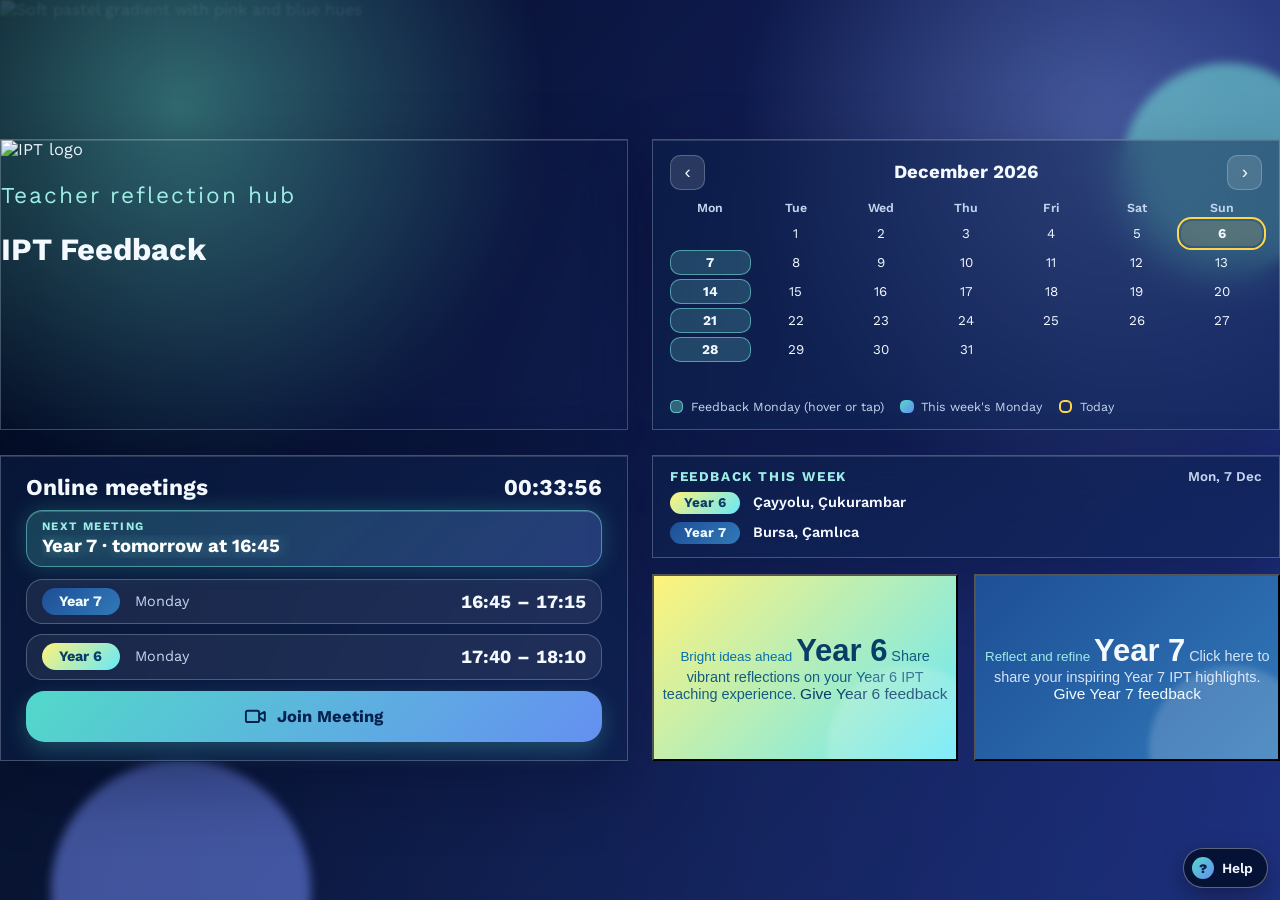
==== index.html @ 15b40799 "Add files via upload" ====
<!doctype html>
<html lang="en">
<head>
  <meta charset="UTF-8">
  <meta name="viewport" content="width=device-width, initial-scale=1.0">
  <title>IPT Feedback</title>
  <script>document.documentElement.classList.add("js")</script>
  <script id="preview-clock">
    /* PREVIEW MODE (admin helper): open the site with ?preview=1 to get a panel for testing any date and time.
       ?preview=2026-10-05T16:35 starts the site's clock at that Istanbul time. Without "preview" in the address this does nothing. */
    (function () {
      var v = new URLSearchParams(location.search).get("preview");
      if (v === null) return;
      var RD = Date, off = 0, m = /^(\d{4})-(\d{2})-(\d{2})T(\d{2}):(\d{2})/.exec(v);
      if (m) off = RD.UTC(+m[1], m[2] - 1, +m[3], +m[4] - 3, +m[5]) - RD.now();   // Istanbul = UTC+3 all year
      window.__pv = true; window.__RealDate = RD;
      function FD() {
        var a = [].slice.call(arguments);
        if (!(this instanceof FD)) return new RD(RD.now() + off).toString();
        if (!a.length) return new RD(RD.now() + off);
        return new (Function.prototype.bind.apply(RD, [null].concat(a)))();
      }
      FD.prototype = RD.prototype; FD.now = function () { return RD.now() + off; }; FD.UTC = RD.UTC; FD.parse = RD.parse;
      window.Date = FD;
    })();
  </script>
  <meta name="theme-color" content="#0b1230">
  <meta name="apple-mobile-web-app-title" content="IPT Feedback">
  <link rel="apple-touch-icon" href="assets/logo-menu.png">
  <link rel="preload" as="image" href="assets/logo-menu.png">
  <link rel="preload" as="image" href="assets/logo-menu.png">
  <link href="https://fonts.googleapis.com/css2?family=Fraunces:opsz,wght@9..144,600;9..144,700&family=Work+Sans:wght@400;500;600;700&display=swap" rel="stylesheet">
  <link rel="stylesheet" href="style.css">
  <script src="https://cdn.jsdelivr.net/npm/lucide@0.577.0/dist/umd/lucide.min.js"></script>
  <script src="https://cdn.tailwindcss.com/3.4.17"></script>
  <style>
    .menu-layout{display:grid;gap:1.5rem;grid-template-columns:1fr;width:100%}
    .menu-hub{order:1;min-width:0}
    .menu-actions{order:2;display:flex;flex-direction:column;gap:1rem;min-width:0}
    .menu-buttons{display:grid;gap:1rem;grid-template-columns:1fr 1fr;flex:1}
    .menu-buttons .menu-option{min-height:0}
    .menu-right{order:3;display:flex;min-width:0}
    .menu-extra{order:4;display:flex;min-width:0}
    @media(min-width:1024px){
      #menu-view.active{display:flex;align-items:center;min-height:100vh}
      .menu-layout{grid-template-columns:1fr 1fr;align-items:stretch}
      .menu-hub,.menu-actions,.menu-right,.menu-extra{order:0}
    }
    @media(max-width:640px){.menu-buttons{grid-template-columns:1fr}}
    .meet-card{width:100%;display:flex;flex-direction:column;justify-content:space-between;gap:.7rem;padding:1.1rem 1.5rem;color:var(--t-label)}
    .meet-title{margin:0;font-size:22px;font-weight:700;color:var(--t-title)}
    .meet-head{display:flex;align-items:baseline;justify-content:space-between;gap:1rem}
    .meet-clock{margin-left:auto;font-size:22px;font-weight:700;color:var(--t-title);font-variant-numeric:tabular-nums;white-space:nowrap}
    .meet-sub{margin:.2rem 0 0;font-size:14px;line-height:1.5;color:var(--t-intro)}
    .meet-list{list-style:none;margin:0;padding:0;display:grid;gap:.6rem}
    .meet-row{display:flex;align-items:center;gap:.9rem;padding:.5rem .9rem;border-radius:16px;border:1px solid var(--edge);background:rgba(255,255,255,.07)}
    .meet-chip{min-width:4.75rem;text-align:center;font-size:14px;font-weight:700;padding:.3rem .8rem;border-radius:999px}
    .meet-chip-6{background:linear-gradient(135deg,#fff37b,#67e8f9);color:#073d67}
    .meet-chip-7{background:linear-gradient(135deg,#1e4f96,#3179b9);color:#effcff}
    .meet-day{font-size:14px;color:var(--t-help)}
    .meet-time{margin-left:auto;font-size:18px;font-weight:700;color:var(--t-title);font-variant-numeric:tabular-nums;white-space:nowrap}
    .meet-btn{display:flex;align-items:center;justify-content:center;gap:.6rem;padding:.85rem 1.25rem;border-radius:18px;background:linear-gradient(135deg,#52d9ca,#658ff1);color:#06214e;font-size:16px;font-weight:700;text-decoration:none;box-shadow:0 8px 22px rgba(82,217,202,.25);transition:transform .15s ease,filter .15s ease}
    .meet-btn:hover{transform:translateY(-1px);filter:brightness(1.08)}
    .meet-btn:focus-visible{outline:2px solid #ffd54a;outline-offset:3px}
    .meet-btn svg{width:22px;height:22px;flex:none}
    @media(prefers-reduced-motion:reduce){.meet-btn{transition:none}.meet-btn:hover{transform:none}}
    /* Phones: keep the Year 6 / Year 7 rows inside the card */
    .meet-card,.meet-list,.meet-row{min-width:0;max-width:100%;box-sizing:border-box}
    .meet-row{flex-wrap:wrap;row-gap:.2rem}
    @media(max-width:480px){
      .meet-card{padding:1rem}
      .meet-row{gap:.5rem;padding:.5rem .65rem}
      .meet-chip{min-width:4rem;font-size:13px;padding:.25rem .6rem}
      .meet-day{font-size:13px}
      .meet-time{font-size:15px}
      .meet-title,.meet-clock{font-size:19px}
    }
    .fw-card{padding:.8rem 1rem;display:flex;flex-direction:column;gap:.5rem;color:var(--t-label)}
    .fw-head{display:flex;align-items:baseline;justify-content:space-between;gap:.75rem}
    .fw-title{font-size:13px;font-weight:700;letter-spacing:.12em;text-transform:uppercase;color:#9decE5}
    .fw-date{font-size:13px;font-weight:600;color:var(--t-help);white-space:nowrap}
    .fw-row{display:flex;align-items:center;gap:.75rem}
    .fw-chip{flex:none;min-width:4.25rem;text-align:center;font-size:13px;font-weight:700;padding:.2rem .65rem;border-radius:999px}
    .fw-chip-6{background:linear-gradient(135deg,#fff37b,#67e8f9);color:#073d67}
    .fw-chip-7{background:linear-gradient(135deg,#1e4f96,#3179b9);color:#effcff}
    .fw-schools{font-size:14px;font-weight:600;line-height:1.35;color:var(--t-title)}
    .meet-sub{white-space:nowrap;overflow:hidden;text-overflow:ellipsis}
    .meet-row.is-next,.meet-row.is-live{border-color:rgba(121,235,221,.6);background:rgba(121,235,221,.12)}
    .meet-dot{display:inline-block;width:8px;height:8px;margin-right:.5rem;border-radius:50%;background:#5df0a0;animation:meetPulse 1.6s infinite}
    @keyframes meetPulse{0%{box-shadow:0 0 0 0 rgba(93,240,160,.55)}70%{box-shadow:0 0 0 8px rgba(93,240,160,0)}100%{box-shadow:0 0 0 0 rgba(93,240,160,0)}}
    .meet-btn.is-soon{animation:meetGlow 2s ease-in-out infinite}
    @keyframes meetGlow{0%,100%{box-shadow:0 8px 22px rgba(82,217,202,.25)}50%{box-shadow:0 8px 30px rgba(82,217,202,.65),0 0 0 4px rgba(121,235,221,.25)}}
    @media(prefers-reduced-motion:reduce){.meet-dot,.meet-btn.is-soon{animation:none}.meet-btn.is-soon{box-shadow:0 8px 30px rgba(82,217,202,.6)}}
    .meet-banner{display:flex;flex-direction:column;gap:.1rem;margin-top:.55rem;padding:.5rem .9rem;border-radius:16px;border:1px solid rgba(121,235,221,.5);background:linear-gradient(135deg,rgba(82,217,202,.22),rgba(101,143,241,.28));box-shadow:0 0 22px rgba(82,217,202,.22),inset 0 1px 0 rgba(255,255,255,.18)}
    .meet-banner-label{display:flex;align-items:center;font-size:11px;font-weight:700;letter-spacing:.14em;text-transform:uppercase;color:#9decE5}
    .meet-banner-main{font-size:18px;font-weight:700;line-height:1.25;color:#fff;white-space:nowrap;overflow:hidden;text-overflow:ellipsis;text-shadow:0 0 14px rgba(157,236,229,.45)}
    .meet-banner.is-live{border-color:rgba(93,240,160,.7);background:linear-gradient(135deg,rgba(93,240,160,.24),rgba(82,217,202,.28));box-shadow:0 0 26px rgba(93,240,160,.32),inset 0 1px 0 rgba(255,255,255,.2)}
    /* Glass reflection: a soft light streak slides across the banner from 15 minutes before a meeting until it ends */
    .meet-banner{position:relative;overflow:hidden}
    .meet-banner.is-soon::after{content:"";position:absolute;top:-30%;bottom:-30%;left:0;width:42%;pointer-events:none;
      background:linear-gradient(90deg,rgba(255,255,255,0) 0%,rgba(255,255,255,.10) 30%,rgba(255,255,255,.42) 50%,rgba(255,255,255,.10) 70%,rgba(255,255,255,0) 100%);
      transform:translateX(-170%) skewX(-20deg);animation:meetShine 3.4s ease-in-out infinite}
    @keyframes meetShine{0%{transform:translateX(-170%) skewX(-20deg)}60%,100%{transform:translateX(340%) skewX(-20deg)}}
    @media(prefers-reduced-motion:reduce){.meet-banner.is-soon::after{animation:none;opacity:0}.meet-banner.is-soon{box-shadow:0 0 30px rgba(82,217,202,.55),inset 0 1px 0 rgba(255,255,255,.18)}}
    /* Bigger, better-centered logos */
    .menu-hub img{width:9rem;height:9rem;object-fit:contain;margin-left:auto;margin-right:auto}
    @media(min-width:640px){
      .year-header img{width:clamp(8rem,14vw,11.5rem);height:auto;aspect-ratio:1/1;flex:none;align-self:center;margin-right:clamp(0rem,1.6vw,1.5rem)}
    }

    /* ===== Intro: glass Saturn spins, then the intro fades out and the boxes rise in ===== */
    #intro{position:fixed;inset:0;z-index:9999;display:grid;place-items:center;overflow:hidden;
      background:radial-gradient(circle at 14% 12%,rgba(114,242,217,.40),transparent 27%),radial-gradient(circle at 86% 16%,rgba(151,182,255,.39),transparent 27%),linear-gradient(135deg,#020c27,#173067);
      will-change:opacity,transform;animation:introOut .5s ease-out 1.15s forwards}
    #intro.skip{animation:introSkip .35s ease forwards}
    .intro-orb{position:absolute;border-radius:50%;filter:blur(5px);opacity:.5;animation:drift 9s ease-in-out infinite alternate}
    .intro-orb.o1{width:210px;height:210px;right:-52px;top:7%;background:#7df4df}
    .intro-orb.o2{width:260px;height:260px;left:4%;bottom:-120px;background:#7992ff;animation-delay:-3s}
    .intro-stage{position:relative;display:grid;place-items:center}
    .intro-stage>*{grid-area:1/1}
    .saturn{width:min(34vw,9rem);height:auto;opacity:0;filter:drop-shadow(0 0 18px rgba(121,235,221,.35));
      animation:saturnIn 1s cubic-bezier(.2,.8,.2,1) .1s forwards}
    .saturn-sheen{animation:saturnSheen 1.1s ease-in-out infinite}
    @keyframes saturnIn{0%{opacity:0;transform:scale(.6) rotate(-180deg)}40%{opacity:1}100%{opacity:1;transform:scale(1) rotate(0)}}
    @keyframes saturnSheen{from{transform:translateX(0)}to{transform:translateX(90px)}}
    @keyframes introOut{to{opacity:0;transform:scale(1.05)}}
    @keyframes introSkip{to{opacity:0;visibility:hidden}}
    @media(prefers-reduced-motion:reduce){#intro{display:none}}
    /* ===== Staggered entrance: boxes rise in one after another ===== */
    .js body:not(.page-ready) .rise{opacity:0}
    .page-ready .rise{animation:riseIn .7s cubic-bezier(.2,.8,.2,1) calc(var(--i,0)*90ms) backwards}
    @keyframes riseIn{from{opacity:0;transform:translateY(18px) scale(.985)}to{opacity:1;transform:none}}
    @media(prefers-reduced-motion:reduce){.js body:not(.page-ready) .rise{opacity:1}.page-ready .rise{animation:none}}
    /* ===== Mini Saturn moment when opening Year 6 / Year 7 ===== */
    .sat-wash{position:fixed;inset:0;z-index:9000;display:grid;place-items:center;pointer-events:none;opacity:0;background:radial-gradient(circle at 50% 50%,var(--glow,rgba(121,235,221,.28)),transparent 46%),linear-gradient(135deg,#020c27,#173067)}
    .sat-wash.in{animation:satWashIn .22s ease forwards}
    .sat-wash.out{animation:satWashOut .38s ease forwards}
    @keyframes satWashIn{to{opacity:1}}
    @keyframes satWashOut{from{opacity:1}to{opacity:0}}
    .sat-mini{width:min(26vw,5.5rem);height:auto;filter:drop-shadow(0 0 16px var(--glow2,rgba(121,235,221,.45)));animation:saturnIn .5s cubic-bezier(.2,.8,.2,1) .05s both}

    /* ===== Speak buttons: soft, slowly rotating glow (cyan blue, teal, white, light blue) ===== */
    @property --dg-angle{syntax:"<angle>";inherits:false;initial-value:0deg}
    .dictate-wrap{position:relative;display:inline-flex;flex:0 0 auto;isolation:isolate}
    .dictate-glow{position:absolute;inset:-4px;z-index:-1;border-radius:999px;pointer-events:none;filter:blur(6px);opacity:.95;transition:opacity .25s ease,transform .16s ease}
    .dictate-glow::before{content:"";position:absolute;inset:0;border-radius:inherit;padding:5px;
      background:conic-gradient(from var(--dg-angle,0deg),#3fc7ff,#36d9c5,#ffffff,#a9d2ff,#3fc7ff);
      -webkit-mask:linear-gradient(#000 0 0) content-box,linear-gradient(#000 0 0);-webkit-mask-composite:xor;
      mask:linear-gradient(#000 0 0) content-box,linear-gradient(#000 0 0);mask-composite:exclude;
      animation:dgSpin 5.5s linear infinite,dgBreathe 3.6s ease-in-out infinite;animation-play-state:paused}
    .dictate-wrap.in-view .dictate-glow::before{animation-play-state:running}
    .dictate-btn:hover+.dictate-glow{transform:translateY(-2px)}
    .dictate-btn.is-listening+.dictate-glow,.dictate-btn:disabled+.dictate-glow{opacity:0}
    /* Desktop, while dictating: the glow around Stop follows the sound level (--voice, 0 to 1, set by script.js) */
    .dictate-wrap.is-voice .dictate-btn.is-listening+.dictate-glow{opacity:calc(.35 + .65*var(--voice,0));inset:calc(-4px - 8px*var(--voice,0));transition:none}
    @keyframes dgSpin{to{--dg-angle:360deg}}
    @keyframes dgBreathe{0%,100%{opacity:.55}50%{opacity:1}}
    @media(prefers-reduced-motion:reduce){.dictate-glow::before{animation:none;opacity:.8}}

    /* ===== After a successful submit: confetti + glass thank-you box ===== */
    .confetti-canvas{position:fixed;inset:0;width:100%;height:100%;pointer-events:none;z-index:9600}
    .thanks-overlay{position:fixed;inset:0;z-index:9500;display:grid;place-items:center;padding:1rem;background:rgba(2,12,39,.34);-webkit-backdrop-filter:blur(6px);backdrop-filter:blur(6px);opacity:0;transition:opacity .3s ease}
    .thanks-overlay.show{opacity:1}
    .thanks-card{width:min(100%,26rem);padding:1.9rem 1.6rem 1.7rem;border-radius:28px;text-align:center;
      background:linear-gradient(150deg,rgba(38,92,170,.62),rgba(10,28,72,.80));border:1px solid var(--edge);
      box-shadow:0 26px 70px rgba(1,10,37,.55),0 0 40px rgba(82,217,202,.20),inset 0 1px 0 rgba(255,255,255,.2);
      transform:translateY(16px) scale(.96);transition:transform .42s cubic-bezier(.2,.8,.2,1)}
    .thanks-overlay.show .thanks-card{transform:none}
    .thanks-badge{width:64px;height:64px;margin:0 auto 1.1rem;display:grid;place-items:center;border-radius:20px;box-shadow:0 10px 26px rgba(0,0,0,.25),inset 0 1px 0 rgba(255,255,255,.4)}
    .thanks-badge svg{width:34px;height:34px}
    .thanks-check{stroke-dasharray:1;stroke-dashoffset:1}
    .thanks-overlay.show .thanks-check{animation:thanksCheck .5s ease .25s forwards}
    @keyframes thanksCheck{to{stroke-dashoffset:0}}
    @media(prefers-reduced-motion:reduce){.thanks-overlay,.thanks-card{transition:none}.thanks-card{transform:none}.thanks-check{animation:none!important;stroke-dashoffset:0}}
  </style>
</head>
<body style="background: linear-gradient(90deg, rgb(0,0,0), rgb(53,51,205));">
  <div id="intro" aria-hidden="true">
    <i class="intro-orb o1"></i><i class="intro-orb o2"></i>
    <div class="intro-stage">
      <svg class="saturn" viewBox="0 0 200 140">
        <defs>
          <radialGradient id="sg-body" cx="34%" cy="28%" r="80%"><stop offset="0" stop-color="#fff" stop-opacity=".85"/><stop offset=".35" stop-color="#bff7ee" stop-opacity=".45"/><stop offset="1" stop-color="#5a78ff" stop-opacity=".35"/></radialGradient>
          <linearGradient id="sg-ring" x1="0" x2="1"><stop offset="0" stop-color="#79ebdd" stop-opacity=".1"/><stop offset=".5" stop-color="#eaffff" stop-opacity=".95"/><stop offset="1" stop-color="#9bb2ff" stop-opacity=".1"/></linearGradient>
          <linearGradient id="sg-sheen" x1="0" x2="1"><stop offset="0" stop-color="#fff" stop-opacity="0"/><stop offset=".5" stop-color="#fff" stop-opacity=".55"/><stop offset="1" stop-color="#fff" stop-opacity="0"/></linearGradient>
          <clipPath id="sg-clip"><circle cx="100" cy="70" r="34"/></clipPath>
        </defs>
        <g transform="rotate(-18 100 70)">
          <path d="M16 70A84 20 0 0 1 184 70" fill="none" stroke="url(#sg-ring)" stroke-width="5" opacity=".6"/>
          <path d="M34 70A66 15.5 0 0 1 166 70" fill="none" stroke="url(#sg-ring)" stroke-width="1.6"/>
          <circle cx="100" cy="70" r="34" fill="url(#sg-body)" stroke="rgba(225,244,255,.55)" stroke-width="1.2"/>
          <g clip-path="url(#sg-clip)"><g class="saturn-sheen"><rect x="46" y="30" width="18" height="80" fill="url(#sg-sheen)" transform="skewX(-18)"/></g></g>
          <ellipse cx="88" cy="56" rx="9" ry="4.5" fill="#fff" opacity=".55" transform="rotate(-25 88 56)"/>
          <path d="M16 70A84 20 0 0 0 184 70" fill="none" stroke="url(#sg-ring)" stroke-width="5" opacity=".75"/>
          <path d="M34 70A66 15.5 0 0 0 166 70" fill="none" stroke="url(#sg-ring)" stroke-width="1.6"/>
        </g>
      </svg>
    </div>
  </div>
  <img class="aurora-image" src="https://images.pexels.com/photos/7130560/pexels-photo-7130560.jpeg?auto=compress&cs=tinysrgb&w=1920" alt="Soft pastel gradient with pink and blue hues">
  <div class="atmosphere" aria-hidden="true"></div>
  <div class="orb orb-one" aria-hidden="true"></div>
  <div class="orb orb-two" aria-hidden="true"></div>

  <main id="menu-view" class="view active w-full px-4 py-6 sm:px-7">
    <div class="menu-layout mx-auto max-w-6xl">
      <div class="glass-panel menu-hub rise rounded-[28px] px-6 py-5 text-center" style="background:transparent;--i:0;">
          <img class="mx-auto mb-3 h-24 w-24 object-contain" src="assets/logo-menu.png" alt="IPT logo">
          <p class="mb-2 font-bold uppercase" style="color:#9decE5;font-size:22px;letter-spacing:.12rem;">Teacher reflection hub</p>
          <h1 class="font-semibold" style="color:#f4f9ff;font-weight:700;font-size:30px;">IPT Feedback</h1>
      </div>
      <div id="schedule" class="menu-right rise" style="--i:1"></div>
      <div id="extra" class="menu-extra rise" style="--i:2">
        <section class="glass-panel meet-card rounded-[28px]" aria-label="Online meetings">
          <div>
            <div class="meet-head"><h2 class="meet-title">Online meetings</h2><span class="meet-clock" id="meet-clock" role="timer" aria-live="off" aria-label="Local time" title="Local time">--:--:--</span></div>
            <div class="meet-banner" id="meet-banner">
              <span class="meet-banner-label">Next meeting</span>
              <span class="meet-banner-main">Year 7 · Monday 16:45</span>
            </div>
          </div>
          <ul class="meet-list">
            <li class="meet-row" data-day="Mon" data-start="16:45" data-end="17:15"><span class="meet-chip meet-chip-7">Year 7</span><span class="meet-day">Monday</span><span class="meet-time">16:45 – 17:15</span></li>
            <li class="meet-row" data-day="Mon" data-start="17:40" data-end="18:10"><span class="meet-chip meet-chip-6">Year 6</span><span class="meet-day">Monday</span><span class="meet-time">17:40 – 18:10</span></li>
          </ul>
          <a class="meet-btn" href="https://meet.google.com/ohd-bjdt-bdo" target="_blank" rel="noopener noreferrer">
            <svg viewBox="0 0 24 24" fill="none" stroke="currentColor" stroke-width="2" stroke-linecap="round" stroke-linejoin="round" aria-hidden="true"><path d="m16 13 5.223 3.482a.5.5 0 0 0 .777-.416V7.87a.5.5 0 0 0-.752-.432L16 10.5"/><rect x="2" y="6" width="14" height="12" rx="2"/></svg>
            <span>Join Meeting</span>
          </a>
        </section>
      </div>
      <div class="menu-actions">
        <section id="feedback-week" class="glass-panel fw-card rise rounded-[24px]" style="--i:3" aria-live="polite" aria-label="Feedback schools for the coming Monday"></section>
        <section class="menu-buttons" aria-label="Choose a feedback year">
          <button id="open-year6" type="button" class="menu-option rise rounded-[26px] px-5 py-4 text-left shadow-2xl" style="background:linear-gradient(135deg,#fff37b,#67e8f9);color:#073d67;--i:4;">
            <span class="relative z-10 block font-bold uppercase tracking-[.14em]" style="color:#076eaa;font-size:13px;">Bright ideas ahead</span>
            <span class="relative z-10 mt-2 block font-semibold" style="color:#073d67;font-weight:700;font-size:30px;">Year 6</span>
            <span class="relative z-10 mt-2 block leading-relaxed" style="color:#155b83;font-size:14px;">Share vibrant reflections on your Year 6 IPT teaching experience.</span>
            <span class="relative z-10 mt-3 inline-flex items-center gap-2 font-bold"><i data-lucide="sparkles" aria-hidden="true"></i><span style="color:#073d67;font-size:15px;">Give Year 6 feedback</span></span>
          </button>
          <button id="open-year7" type="button" class="menu-option rise rounded-[26px] px-5 py-4 text-left shadow-2xl" style="background:linear-gradient(135deg,#1e4f96,#3179b9);color:#effcff;--i:5;">
            <span class="relative z-10 block font-bold uppercase tracking-[.14em]" style="color:#9decE5;font-size:13px;">Reflect and refine</span>
            <span class="relative z-10 mt-2 block font-semibold" style="color:#f4f9ff;font-weight:700;font-size:30px;">Year 7</span>
            <span class="relative z-10 mt-2 block leading-relaxed" style="color:#d6e4f7;font-size:14px;">Click here to share your inspiring Year 7 IPT highlights.</span>
            <span class="relative z-10 mt-3 inline-flex items-center gap-2 font-bold"><i data-lucide="arrow-right" aria-hidden="true"></i><span style="color:#effcff;font-size:15px;">Give Year 7 feedback</span></span>
          </button>
        </section>
      </div>
    </div>
  </main>

  <!-- The two form views are generated by script.js from the config at the top of that file -->
  <div id="year6-view" class="view year6-theme"></div>
  <div id="year7-view" class="view"></div>

  <script src="config.js"></script>
  <script src="script.js"></script>
  <script src="calendar.js"></script>
  <script id="meeting-status">
    /* Live "next meeting" line for the meetings box. Times come from the data-* attributes on the rows above. */
    (function () {
      const card = document.querySelector(".meet-card");
      if (!card) return;
      const CFG = window.IPT_CONFIG || {};                 // meeting times, link and time zone come from config.js
      const TZ = CFG.timezone || "Europe/Istanbul";       // meeting times are read in this time zone
      const banner = card.querySelector(".meet-banner"), btn = card.querySelector(".meet-btn");
      if (CFG.meetingLink) btn.setAttribute("href", CFG.meetingLink);
      if (Array.isArray(CFG.meetings) && CFG.meetings.length) {
        const FULL = { Mon: "Monday", Tue: "Tuesday", Wed: "Wednesday", Thu: "Thursday", Fri: "Friday", Sat: "Saturday", Sun: "Sunday" };
        const list = card.querySelector(".meet-list");
        list.textContent = "";
        CFG.meetings.forEach(m => {
          const li = document.createElement("li");
          li.className = "meet-row"; li.dataset.day = m.day; li.dataset.start = m.start; li.dataset.end = m.end;
          const chip = document.createElement("span"); chip.className = "meet-chip meet-chip-" + (Number(m.year) === 6 ? 6 : 7); chip.textContent = "Year " + (Number(m.year) === 6 ? 6 : 7);
          const day = document.createElement("span"); day.className = "meet-day"; day.textContent = FULL[m.day] || m.day;
          const time = document.createElement("span"); time.className = "meet-time"; time.textContent = m.start + " – " + m.end;
          li.append(chip, day, time); list.appendChild(li);
        });
      }
      const labelEl = banner.querySelector(".meet-banner-label"), mainEl = banner.querySelector(".meet-banner-main");
      const SHORT = ["Mon", "Tue", "Wed", "Thu", "Fri", "Sat", "Sun"];
      const LONG = ["Monday", "Tuesday", "Wednesday", "Thursday", "Friday", "Saturday", "Sunday"];
      const W = 7 * 1440;
      const toMin = t => { const [h, m] = t.split(":").map(Number); return h * 60 + m; };
      const rows = [...card.querySelectorAll(".meet-row[data-start]")];
      const slots = rows.map(row => {
        const day = SHORT.indexOf(row.dataset.day);
        return { row, day, label: row.querySelector(".meet-chip").textContent.trim(),
                 startTxt: row.dataset.start, endTxt: row.dataset.end,
                 start: day * 1440 + toMin(row.dataset.start), end: day * 1440 + toMin(row.dataset.end) };
      });

      /*compute-start*/
      function compute(now, slots) {
        const live = slots.find(s => now >= s.start && now < s.end);
        if (live) return { live: true, slot: live, diff: 0 };
        let best = null;
        for (const s of slots) {
          let d = s.start - now; if (d <= 0) d += W;
          if (!best || d < best.diff) best = { live: false, slot: s, diff: d };
        }
        return best;
      }
      function describe(now, r) {
        const s = r.slot;
        if (r.live) return { live: true, label: "Live now", main: `${s.label} \u00b7 until ${s.endTxt}` };
        let main;
        if (r.diff <= 180) {
          const h = Math.floor(r.diff / 60), m = r.diff % 60, p = [];
          if (h) p.push(h + " h"); if (m || !h) p.push(m + " min");
          main = `${s.label} \u00b7 in ${p.join(" ")}`;
        } else {
          const nowDay = Math.floor(now / 1440) % 7, ahead = (s.day - nowDay + 7) % 7;
          if (r.diff < 1440 && ahead === 0) main = `${s.label} \u00b7 today at ${s.startTxt}`;
          else if (r.diff < 2880 && ahead === 1) main = `${s.label} \u00b7 tomorrow at ${s.startTxt}`;
          else main = `${s.label} \u00b7 ${LONG[s.day]} ${s.startTxt}`;
        }
        return { live: false, label: "Next meeting", main };
      }
      /*compute-end*/

      function nowInTZ() {                                // minutes since Monday 00:00 in the meeting time zone
        let d = new Date(), day, hh, mm;
        try {
          const p = new Intl.DateTimeFormat("en-US", { timeZone: TZ, weekday: "short", hour: "2-digit", minute: "2-digit", hourCycle: "h23" }).formatToParts(d);
          const g = t => p.find(x => x.type === t).value;
          day = SHORT.indexOf(g("weekday")); hh = Number(g("hour")) % 24; mm = Number(g("minute"));
        } catch (e) { day = (d.getDay() + 6) % 7; hh = d.getHours(); mm = d.getMinutes(); }
        return day * 1440 + hh * 60 + mm;
      }

      function update() {
        const now = nowInTZ(), r = compute(now, slots);
        if (!r) return;
        const d = describe(now, r);
        labelEl.textContent = "";
        if (r.live) { const dot = document.createElement("span"); dot.className = "meet-dot"; labelEl.appendChild(dot); }
        labelEl.appendChild(document.createTextNode(d.label));
        mainEl.textContent = d.main;
        slots.forEach(s => s.row.classList.remove("is-live", "is-next"));
        if (r.live) r.slot.row.classList.add("is-live");
        else if (r.diff < 1440) r.slot.row.classList.add("is-next");
        const soon = r.live || r.diff <= 15;
        banner.classList.toggle("is-live", r.live);
        banner.classList.toggle("is-soon", soon);
        btn.classList.toggle("is-soon", soon);
      }
      update();
      setInterval(update, 30000);
      document.addEventListener("visibilitychange", update);
    })();
  </script>
  <script id="fit-viewport">
    /* Fits the home page to the screen on desktop: shrinks it on short screens and enlarges it on big ones
       (up to MAX_SCALE), keeping a margin around the edges so it never scrolls. Phones/tablets are untouched. */
    (function () {
      const MAX_SCALE = 1.5;                               // biggest enlargement allowed (1.5 = 150%)
      const main = document.getElementById("menu-view");
      const layout = main && main.querySelector(".menu-layout");
      if (!layout) return;
      function fit() {
        layout.style.zoom = "";
        if (window.innerWidth < 1024 || !layout.offsetHeight) return;
        const cs = getComputedStyle(main);
        const padY = parseFloat(cs.paddingTop) + parseFloat(cs.paddingBottom);
        const padX = parseFloat(cs.paddingLeft) + parseFloat(cs.paddingRight);
        const availH = window.innerHeight - Math.max(padY, window.innerHeight * 0.09) - 2;   // at least ~4.5% margin top and bottom
        const availW = Math.min(main.clientWidth - padX, window.innerWidth * 0.93);          // at least ~3.5% margin left and right
        const baseW = parseFloat(getComputedStyle(layout).maxWidth) || 1152;
        const zh = availH / layout.getBoundingClientRect().height;
        const z = zh < 1 ? Math.max(zh, 0.5) : Math.min(zh, Math.max(1, availW / baseW), MAX_SCALE);
        if (Math.abs(z - 1) > 0.005) layout.style.zoom = z;
      }
      window.addEventListener("resize", fit);
      window.addEventListener("load", fit);
      if (document.fonts && document.fonts.ready) document.fonts.ready.then(fit);
      new MutationObserver(fit).observe(main, { attributes: true, attributeFilter: ["class"] });
      fit();
    })();
  </script>
<script id="intro-script">
    /* Intro: Saturn spins, then the intro fades out and the boxes rise in one after another.
       Click, tap, Esc, Enter or Space skips it. */
    (function () {
      var intro = document.getElementById("intro");
      var ready = function () { document.body.classList.add("page-ready"); };
      var reduce = window.matchMedia && window.matchMedia("(prefers-reduced-motion: reduce)").matches;
      if (!intro || reduce || window.__pv) { ready(); if (intro) intro.remove(); return; }
      var t = setTimeout(ready, 1250);                     // boxes start rising as the intro fades
      function done() { if (intro && intro.parentNode) intro.parentNode.removeChild(intro); intro = null; }
      function skip() { if (!intro) return; clearTimeout(t); ready(); intro.classList.add("skip"); }
      intro.addEventListener("animationend", function (e) { if (e.target === intro) done(); });
      intro.addEventListener("click", skip);
      document.addEventListener("keydown", function (e) { if (intro && (e.key === "Escape" || e.key === "Enter" || e.key === " ")) skip(); });
      setTimeout(ready, 4000);   // safety nets
      setTimeout(done, 5000);
    })();
  </script>
  <script id="saturn-transition">
    /* Mini Saturn: clicking Year 6 / Year 7 shows a quick spinning Saturn, opens the form underneath, then fades away. */
    (function () {
      var reduce = window.matchMedia && window.matchMedia("(prefers-reduced-motion: reduce)").matches;
      var GLOW = { "open-year6": ["rgba(255,243,123,.30)", "rgba(255,243,123,.60)"], "open-year7": ["rgba(101,143,241,.38)", "rgba(121,235,221,.50)"] };
      var SATURN = '<svg class="sat-mini" viewBox="0 0 200 140" aria-hidden="true"><defs>' +
        '<radialGradient id="ms-body" cx="34%" cy="28%" r="80%"><stop offset="0" stop-color="#fff" stop-opacity=".85"/><stop offset=".35" stop-color="#bff7ee" stop-opacity=".45"/><stop offset="1" stop-color="#5a78ff" stop-opacity=".35"/></radialGradient>' +
        '<linearGradient id="ms-ring" x1="0" x2="1"><stop offset="0" stop-color="#79ebdd" stop-opacity=".1"/><stop offset=".5" stop-color="#eaffff" stop-opacity=".95"/><stop offset="1" stop-color="#9bb2ff" stop-opacity=".1"/></linearGradient>' +
        '<linearGradient id="ms-sheen" x1="0" x2="1"><stop offset="0" stop-color="#fff" stop-opacity="0"/><stop offset=".5" stop-color="#fff" stop-opacity=".55"/><stop offset="1" stop-color="#fff" stop-opacity="0"/></linearGradient>' +
        '<clipPath id="ms-clip"><circle cx="100" cy="70" r="34"/></clipPath></defs>' +
        '<g transform="rotate(-18 100 70)">' +
        '<path d="M16 70A84 20 0 0 1 184 70" fill="none" stroke="url(#ms-ring)" stroke-width="5" opacity=".6"/>' +
        '<path d="M34 70A66 15.5 0 0 1 166 70" fill="none" stroke="url(#ms-ring)" stroke-width="1.6"/>' +
        '<circle cx="100" cy="70" r="34" fill="url(#ms-body)" stroke="rgba(225,244,255,.55)" stroke-width="1.2"/>' +
        '<g clip-path="url(#ms-clip)"><g class="saturn-sheen"><rect x="46" y="30" width="18" height="80" fill="url(#ms-sheen)" transform="skewX(-18)"/></g></g>' +
        '<ellipse cx="88" cy="56" rx="9" ry="4.5" fill="#fff" opacity=".55" transform="rotate(-25 88 56)"/>' +
        '<path d="M16 70A84 20 0 0 0 184 70" fill="none" stroke="url(#ms-ring)" stroke-width="5" opacity=".75"/>' +
        '<path d="M34 70A66 15.5 0 0 0 166 70" fill="none" stroke="url(#ms-ring)" stroke-width="1.6"/></g></svg>';
      var busy = false, bypass = false;
      document.addEventListener("click", function (e) {
        var btn = e.target.closest && e.target.closest("#open-year6, #open-year7");
        if (!btn || bypass || reduce) return;
        e.stopImmediatePropagation(); e.preventDefault();
        if (busy) return;
        busy = true;
        var g = GLOW[btn.id] || GLOW["open-year7"];
        var el = document.createElement("div");
        el.className = "sat-wash"; el.setAttribute("aria-hidden", "true");
        el.style.setProperty("--glow", g[0]); el.style.setProperty("--glow2", g[1]);
        el.innerHTML = SATURN;
        document.body.appendChild(el);
        el.classList.add("in");
        setTimeout(function () {
          bypass = true; btn.click(); bypass = false;
          el.classList.remove("in"); el.classList.add("out");
          setTimeout(function () { el.remove(); busy = false; }, 400);
        }, 650);
      }, true);
    })();
  </script>
<script id="preview-panel">
    /* PREVIEW MODE panel (only appears with ?preview=1 in the address). Safe to delete along with the "preview-clock" script. */
    (function () {
      if (!window.__pv) return;
      var RD = window.__RealDate, IST = 3 * 36e5, DAYS = ["Sun", "Mon", "Tue", "Wed", "Thu", "Fri", "Sat"], MON = ["Jan", "Feb", "Mar", "Apr", "May", "Jun", "Jul", "Aug", "Sep", "Oct", "Nov", "Dec"];
      var pad = function (n) { return (n < 10 ? "0" : "") + n; };
      var ist = function (t) { return new RD(t + IST); };                                   // read with getUTC* = Istanbul clock
      var fmtIn = function (d) { return d.getUTCFullYear() + "-" + pad(d.getUTCMonth() + 1) + "-" + pad(d.getUTCDate()) + "T" + pad(d.getUTCHours()) + ":" + pad(d.getUTCMinutes()); };
      var label = function (d) { return DAYS[d.getUTCDay()] + " " + d.getUTCDate() + " " + MON[d.getUTCMonth()] + " " + pad(d.getUTCHours()) + ":" + pad(d.getUTCMinutes()); };
      var nowT = function () { return Date.now(); };

      var css = document.createElement("style");
      css.textContent = ".pv-pill{position:fixed;left:12px;bottom:12px;z-index:9700;display:flex;align-items:center;gap:.45rem;padding:.55rem .85rem;border-radius:999px;border:1px solid rgba(255,255,255,.35);background:rgba(3,14,44,.88);color:#eef5ff;font:600 13px/1 inherit;font-family:inherit;cursor:pointer;box-shadow:0 8px 24px rgba(0,0,0,.35)}" +
        ".pv-pill i{width:8px;height:8px;border-radius:50%;background:#ffd54a}" +
        ".pv-panel{position:fixed;left:12px;bottom:56px;z-index:9700;width:min(340px,calc(100vw - 24px));max-height:78vh;overflow:auto;padding:14px;border-radius:20px;border:1px solid rgba(255,255,255,.3);background:rgba(3,14,44,.94);color:#eef5ff;font-size:13px;box-shadow:0 18px 50px rgba(0,0,0,.5);-webkit-backdrop-filter:blur(12px);backdrop-filter:blur(12px)}" +
        ".pv-panel[hidden]{display:none}.pv-panel h3{margin:0 0 2px;font-size:15px}.pv-panel p{margin:0 0 10px;color:#b9c9e6;line-height:1.4}" +
        ".pv-now{margin:8px 0;padding:8px 10px;border-radius:12px;background:rgba(121,235,221,.14);border:1px solid rgba(121,235,221,.4);font-weight:700;font-size:14px}" +
        ".pv-row{display:flex;gap:6px;flex-wrap:wrap;margin:6px 0}" +
        ".pv-panel button,.pv-panel input{font:inherit;font-family:inherit}" +
        ".pv-b{padding:.4rem .65rem;border-radius:10px;border:1px solid rgba(255,255,255,.25);background:rgba(255,255,255,.1);color:#eef5ff;cursor:pointer}" +
        ".pv-b:hover{background:rgba(255,255,255,.2)}.pv-go{background:linear-gradient(135deg,#52d9ca,#658ff1);color:#06214e;border:0;font-weight:700}" +
        ".pv-in{flex:1;min-width:0;padding:.4rem .5rem;border-radius:10px;border:1px solid rgba(255,255,255,.3);background:rgba(255,255,255,.08);color:#fff;color-scheme:dark}" +
        ".pv-h{margin:12px 0 2px;font-size:11px;letter-spacing:.12em;text-transform:uppercase;color:#9decE5;font-weight:700}";
      document.head.appendChild(css);

      var pill = document.createElement("button");
      pill.type = "button"; pill.className = "pv-pill"; pill.innerHTML = "<i></i><span>Preview</span>";
      var panel = document.createElement("div");
      panel.className = "pv-panel"; panel.hidden = true;
      panel.innerHTML = "<h3>Preview mode</h3><p>Pick any date and time (Istanbul time) to see how the site looks then. Submissions are not sent while previewing.</p>" +
        "<div class='pv-now' id='pv-now'></div>" +
        "<div class='pv-h'>Jump to</div><div class='pv-row' id='pv-presets'></div>" +
        "<div class='pv-h'>Rotation weeks</div><div class='pv-row'><button type='button' class='pv-b' id='pv-wm'>\u2190 Week</button><button type='button' class='pv-b' id='pv-wp'>Week \u2192</button></div>" +
        "<div class='pv-h'>Exact date and time</div><div class='pv-row'><input class='pv-in' id='pv-dt' type='datetime-local'><button type='button' class='pv-b pv-go' id='pv-go'>Go</button></div>" +
        "<div class='pv-row' style='margin-top:12px'><button type='button' class='pv-b' id='pv-real'>Real time</button><button type='button' class='pv-b' id='pv-exit'>Exit preview</button></div>";
      document.body.appendChild(pill); document.body.appendChild(panel);

      var go = function (str) { location.search = "?preview=" + str; };
      var cur = ist(nowT());
      document.getElementById("pv-dt").value = fmtIn(cur);
      var nowEl = document.getElementById("pv-now");
      var tick = function () { nowEl.textContent = "Site thinks it is: " + label(ist(nowT())); };
      tick(); setInterval(tick, 15000);

      // quick states, built around the Monday of the real current week
      var real = ist(RD.now()), dow = (real.getUTCDay() + 6) % 7;
      var mon0 = Date.UTC(real.getUTCFullYear(), real.getUTCMonth(), real.getUTCDate() - dow);   // Monday 00:00 (as Istanbul wall clock)
      var at = function (dayOff, hh, mm) { return new RD(mon0 + dayOff * 864e5 + (hh * 60 + mm) * 6e4).toISOString().slice(0, 16); };
      var presets = [["Year 7 in 15 min", 0, 16, 30], ["Year 7 live", 0, 16, 55], ["Between meetings", 0, 17, 10], ["Year 6 in 15 min", 0, 17, 25], ["Year 6 live", 0, 17, 50], ["After meetings", 0, 18, 30], ["Tuesday morning", 1, 10, 0], ["Friday noon", 4, 12, 0], ["Weekend", 5, 11, 0]];
      var box = document.getElementById("pv-presets");
      presets.forEach(function (p) {
        var b = document.createElement("button"); b.type = "button"; b.className = "pv-b"; b.textContent = p[0];
        b.onclick = function () { go(at(p[1], p[2], p[3])); }; box.appendChild(b);
      });
      var shift = function (days) { go(fmtIn(ist(nowT() + days * 864e5))); };
      document.getElementById("pv-wm").onclick = function () { shift(-7); };
      document.getElementById("pv-wp").onclick = function () { shift(7); };
      document.getElementById("pv-go").onclick = function () { var v = document.getElementById("pv-dt").value; if (v) go(v); };
      document.getElementById("pv-real").onclick = function () { go("1"); };
      document.getElementById("pv-exit").onclick = function () { location.href = location.pathname; };
      pill.onclick = function () { panel.hidden = !panel.hidden; };
    })();
  </script>
<script id="local-clock">
    /* Live clock (hh:mm:ss, 24-hour) shown in the Online meetings card. */
    (function () {
      var el = document.getElementById("meet-clock");
      if (!el) return;
      var TZ = null;                  // null = the visitor's own local time. For meeting time use "Europe/Istanbul"
      var fmt = null;
      try { fmt = new Intl.DateTimeFormat("en-GB", { hour: "2-digit", minute: "2-digit", second: "2-digit", hourCycle: "h23", timeZone: TZ || undefined }); } catch (e) {}
      function pad(n) { return n < 10 ? "0" + n : "" + n; }
      function tick() {
        if (document.hidden) return;
        var d = new Date();
        el.textContent = fmt ? fmt.format(d) : pad(d.getHours()) + ":" + pad(d.getMinutes()) + ":" + pad(d.getSeconds());
      }
      function loop() { tick(); setTimeout(loop, 1000 - (Date.now() % 1000)); }   // stays in step with the real second
      loop();
      document.addEventListener("visibilitychange", tick);
    })();
  </script>

</body>
</html>
---- style.css ----
:root { --ink:#eef5ff; --muted:#c5d5ee; --glass:rgba(14,34,76,.48); --edge:rgba(225,244,255,.25); --aqua:#79ebdd;
  --panel:rgba(14,34,76,.57); --t-title:#f4f9ff; --t-label:#f2f8ff; --t-help:#c5d5ee; --t-kicker:#9decE5; --t-intro:#d6e4f7; --t-note:#d6e4f7; }
* { box-sizing:border-box; }
body { margin:0; min-height:100%; overflow-x:hidden; font-family:"Work Sans",sans-serif; color:var(--ink); }
.aurora-image { position:fixed; inset:0; z-index:-4; width:100%; height:100%; object-fit:cover; opacity:.43; filter:saturate(1.25) blur(1px); }
.atmosphere { position:fixed; inset:0; z-index:-3; pointer-events:none; background:radial-gradient(circle at 14% 12%,rgba(114,242,217,.40),transparent 27%),radial-gradient(circle at 86% 16%,rgba(151,182,255,.39),transparent 27%),linear-gradient(135deg,rgba(2,12,39,.77),rgba(23,48,103,.76)); }
.orb { position:fixed; z-index:-2; border-radius:999px; opacity:.5; filter:blur(5px); pointer-events:none; animation:drift 9s ease-in-out infinite alternate; }
.orb-one { width:210px;height:210px;right:-52px;top:7%;background:#7df4df; }
.orb-two { width:260px;height:260px;left:4%;bottom:-120px;background:#7992ff;animation-delay:-3s; }
@keyframes drift { to { transform:translate(22px,28px) scale(1.08); } }
.glass-panel { background:var(--glass); border:1px solid var(--edge); box-shadow:0 22px 60px rgba(1,10,37,.32),inset 0 1px 0 rgba(255,255,255,.14); backdrop-filter:blur(20px); -webkit-backdrop-filter:blur(20px); }
.form-shell .glass-panel, .year-header { background:var(--panel); }
.view { display:none; width:100%; }
.view.active { display:block; animation:enter .42s ease both; }
@keyframes enter { from { opacity:0; transform:translateY(10px); } to { opacity:1; transform:translateY(0); } }
.field { width:100%; border:1px solid rgba(218,239,255,.22); background:rgba(2,18,52,.43); color:#f7fbff; border-radius:14px; padding:.85rem 1rem; outline:none; transition:.16s ease; }
.field::placeholder { color:#a9bdd8; }
.field:focus { border-color:var(--aqua); background:rgba(3,23,61,.73); box-shadow:0 0 0 3px rgba(121,235,221,.16); }
textarea.field { min-height:112px; resize:vertical; }
select.field { min-height:48px; }
.question-section { display:none; }
.question-section.revealed { display:block; animation:enter .35s ease both; }
.icon-bubble { width:58px;height:58px;display:grid;place-items:center;flex:0 0 auto;border-radius:19px;background:linear-gradient(145deg,rgba(255,255,255,.29),rgba(102,190,255,.12));border:1px solid rgba(255,255,255,.27);box-shadow:inset 0 1px 10px rgba(255,255,255,.19),0 10px 22px rgba(0,0,0,.15); }
.icon-bubble svg { width:30px;height:30px;stroke:#ecffff; }
.reflection-card { transition:transform .18s ease,border-color .18s ease; }
.reflection-card:focus-within { transform:translateY(-2px); border-color:rgba(121,235,221,.55); }
button { transition:transform .16s ease,filter .16s ease,opacity .16s ease; cursor:pointer; }
button:hover { transform:translateY(-2px); filter:brightness(1.07); }
button:focus-visible,input:focus-visible,textarea:focus-visible,select:focus-visible { outline:3px solid rgba(255,255,255,.82); outline-offset:3px; }
button:disabled { cursor:wait; opacity:.65; transform:none; }
.menu-option { min-height:210px; position:relative; overflow:hidden; }
.menu-option::after { content:""; position:absolute; width:160px; height:160px; border-radius:50%; right:-35px; bottom:-70px; background:rgba(255,255,255,.17); filter:blur(3px); }
.year6-theme { --glass:rgba(232,252,255,.54); --edge:rgba(255,255,255,.76); --ink:#08355f; --muted:#2b6087; --aqua:#00a8df;
  --panel:rgba(255,255,255,.54); --t-title:#073d67; --t-label:#073d67; --t-help:#28658b; --t-kicker:#0578af; --t-intro:#205f86; --t-note:#205f86; }
.year6-theme .year-header { background:rgba(232,252,255,.58); }
.year6-theme .field { background:rgba(255,255,255,.63); color:#06375f; border-color:rgba(5,119,175,.25); }
.year6-theme .field::placeholder { color:#4e7897; }
.year6-theme .field:focus { background:#fff; border-color:#049ed4; box-shadow:0 0 0 3px rgba(255,219,83,.45); }
.year6-theme .icon-bubble svg { stroke:#076eaa; }
.status-success { color:#a5ffdc; } .status-error { color:#ffd0d8; }
.year6-theme .status-success { color:#075e55; } .year6-theme .status-error { color:#a52045; }
.t-title { color:var(--t-title); font-weight:700; } .t-label { color:var(--t-label); font-weight:600; font-size:16px; }
.t-help { color:var(--t-help); font-size:14px; } .t-kicker { color:var(--t-kicker); font-weight:700; font-size:16px; letter-spacing:.12rem; }
.t-intro { color:var(--t-intro); font-size:17px; line-height:1.5; } .t-note { color:var(--t-note); font-size:14px; }
@media(max-width:640px){ .form-shell{padding:1rem}.menu-option{min-height:170px} }
.dictate-btn { display:inline-flex; align-items:center; gap:.4rem; flex:0 0 auto; border-radius:999px; padding:.35rem .85rem; font-size:14px; font-weight:600; border:1px solid var(--edge); background:rgba(255,255,255,.12); color:var(--t-label); }
.year6-theme .dictate-btn { background:rgba(255,255,255,.6); }
.dictate-btn svg { width:16px; height:16px; }
.dictate-btn.is-listening { background:#e5484d; border-color:#e5484d; color:#fff; animation:dictate-pulse 1.2s ease-in-out infinite; }
.dictate-btn:disabled { opacity:.5; cursor:not-allowed; }
.dictation-feedback { display:block; min-height:1.25rem; margin-top:.4rem; }
@keyframes dictate-pulse { 50% { box-shadow:0 0 0 6px rgba(229,72,77,.25); } }
.email-warn{margin-top:.9rem;padding:.6rem .85rem;border-radius:12px;font-size:14px;font-weight:600;line-height:1.4;background:rgba(255,120,140,.14);border:1px solid rgba(255,150,170,.45);color:#ffd0d8}
.field.is-warn{border-color:#ff8fa3;box-shadow:0 0 0 3px rgba(255,143,163,.18)}
.year6-theme .email-warn{background:rgba(255,255,255,.65);border-color:rgba(165,32,69,.4);color:#a52045}
.year6-theme .field.is-warn{border-color:#d63c64;box-shadow:0 0 0 3px rgba(214,60,100,.18)}

/* Draft saving note */
.draft-note{margin:.75rem 0 0;font-size:13px;color:var(--t-help)}
.draft-note[hidden]{display:none}
.draft-clear{margin-left:.5rem;padding:0;border:0;background:none;color:#9decE5;font:inherit;font-weight:600;text-decoration:underline;cursor:pointer}
.year6-theme .draft-clear{color:#076eaa}

/* Speak button sits inside the answer box, bottom right, so it never covers the text */
.dictate-box{position:relative}
.dictate-box textarea.field{padding-bottom:3.5rem;min-height:150px;display:block}
.dictate-box .dictate-wrap{position:absolute;right:1.5rem;bottom:.6rem;z-index:2}

/* Hands-free mode */
.hf-status{margin:.9rem 0 0;padding:.65rem .85rem;border-radius:14px;background:rgba(121,235,221,.12);border:1px solid rgba(121,235,221,.38);font-size:14px;line-height:1.45;color:var(--t-label)}
.hf-status[hidden]{display:none}
.hf-dot{display:inline-block;width:9px;height:9px;margin-right:.55rem;border-radius:50%;background:#ff6b73;animation:hfPulse 1.4s ease-in-out infinite}
@keyframes hfPulse{0%{box-shadow:0 0 0 0 rgba(255,107,115,.6)}70%{box-shadow:0 0 0 8px rgba(255,107,115,0)}100%{box-shadow:0 0 0 0 rgba(255,107,115,0)}}
.hf-stop{margin-left:.75rem;padding:.2rem .7rem;border-radius:999px;border:1px solid rgba(255,255,255,.4);background:rgba(255,255,255,.14);color:inherit;font:inherit;font-weight:700}
/* while running, the status follows the person down the page */
.hf-panel.hf-running .hf-status{position:fixed;left:50%;bottom:calc(64px + env(safe-area-inset-bottom,0px));transform:translateX(-50%);z-index:9400;width:min(36rem,calc(100vw - 24px));margin:0;color:#eef5ff;background:rgba(3,14,44,.93);border-color:rgba(121,235,221,.55);box-shadow:0 14px 40px rgba(0,0,0,.45);display:flex;align-items:center;flex-wrap:wrap;gap:.1rem 0}
.hf-panel.hf-running .hf-stop{margin-left:auto}
.hf-panel.hf-running{border-color:rgba(121,235,221,.6)}
.question-section.hf-active{border-color:rgba(121,235,221,.9);box-shadow:0 0 0 2px rgba(121,235,221,.5),0 0 38px rgba(121,235,221,.32),0 22px 60px rgba(1,10,37,.32)}
.year6-theme .question-section.hf-active{border-color:#0aa6dc;box-shadow:0 0 0 2px rgba(255,219,83,.7),0 0 38px rgba(53,201,244,.35),0 22px 60px rgba(1,10,37,.2)}
.year6-theme .hf-status{color:#073d67;background:rgba(255,255,255,.7);border-color:rgba(5,119,175,.35)}
@media(prefers-reduced-motion:reduce){.hf-dot{animation:none}}

/* Hands-free / Speak buttons: two options side by side */
.hf-options{display:grid;gap:1rem;grid-template-columns:1fr 1fr}
.hf-option{padding:1rem 1.1rem;border-radius:18px;border:1px solid var(--edge);background:rgba(255,255,255,.07);min-width:0}
.hf-option-title{display:flex;align-items:center;gap:.5rem;margin:0 0 .35rem;font-weight:700;font-size:16px;color:var(--t-title)}
.hf-option-title svg{width:18px;height:18px}
.hf-option .t-help{margin:0;line-height:1.5}
.year6-theme .hf-option{background:rgba(255,255,255,.5)}
@media(max-width:700px){.hf-options{grid-template-columns:1fr}}

/* Spam trap: invisible to people, tempting to bots */
.hp-field{position:absolute;left:-9999px;top:auto;width:1px;height:1px;overflow:hidden;opacity:0}

/* "Waiting to be sent" note */
.outbox-note{position:fixed;right:12px;bottom:calc(64px + env(safe-area-inset-bottom,0px));z-index:9450;display:flex;align-items:center;gap:.6rem;max-width:min(24rem,calc(100vw - 28px));padding:.65rem .9rem;border-radius:16px;border:1px solid rgba(121,235,221,.5);background:rgba(3,14,44,.93);color:#eef5ff;font-size:14px;line-height:1.4;box-shadow:0 14px 40px rgba(0,0,0,.45)}
.outbox-note[hidden]{display:none}
.outbox-dot{flex:none;width:9px;height:9px;border-radius:50%;background:#ffd54a}
.outbox-retry{flex:none;padding:.25rem .75rem;border-radius:999px;border:1px solid rgba(255,255,255,.4);background:rgba(255,255,255,.14);color:inherit;font:inherit;font-weight:700}

/* Help button and Help & FAQ window */
.help-open{display:inline-flex;align-items:center;gap:.45rem;padding:.35rem .8rem .35rem .4rem;border-radius:999px;border:1px solid var(--edge);background:rgba(255,255,255,.12);color:var(--t-label);font:inherit;font-size:14px;font-weight:600}
.help-q{display:grid;place-items:center;width:22px;height:22px;border-radius:50%;background:linear-gradient(135deg,#52d9ca,#658ff1);color:#06214e;font-size:13px;font-weight:800}
.help-fab{position:fixed;right:12px;bottom:calc(12px + env(safe-area-inset-bottom,0px));z-index:8800;padding:.5rem .9rem .5rem .5rem;background:rgba(3,14,44,.88);border-color:rgba(255,255,255,.35);color:#eef5ff;box-shadow:0 8px 24px rgba(0,0,0,.35);-webkit-backdrop-filter:blur(10px);backdrop-filter:blur(10px)}
.help-fab:hover{filter:brightness(1.15)}
#year6-view,#year7-view{padding-bottom:3rem}
.year6-theme .help-open{background:rgba(255,255,255,.6)}
.help-overlay{position:fixed;inset:0;z-index:9650;display:grid;place-items:center;padding:1rem;background:rgba(2,12,39,.45);-webkit-backdrop-filter:blur(6px);backdrop-filter:blur(6px);opacity:0;transition:opacity .25s ease}
.help-overlay.show{opacity:1}
.help-card{width:min(100%,38rem);max-height:min(86vh,40rem);display:flex;flex-direction:column;border-radius:26px;border:1px solid rgba(225,244,255,.28);background:linear-gradient(150deg,rgba(38,92,170,.66),rgba(10,28,72,.88));box-shadow:0 26px 70px rgba(1,10,37,.55),inset 0 1px 0 rgba(255,255,255,.18);color:#eef5ff;transform:translateY(14px) scale(.97);transition:transform .35s cubic-bezier(.2,.8,.2,1)}
.help-overlay.show .help-card{transform:none}
.help-top{display:flex;align-items:center;justify-content:space-between;gap:1rem;padding:1.1rem 1.3rem .6rem}
.help-top h2{margin:0;font-size:22px;font-weight:700;color:#f4f9ff}
.help-close{width:38px;height:38px;border-radius:12px;border:1px solid rgba(255,255,255,.3);background:rgba(255,255,255,.12);color:#fff;font-size:24px;line-height:1;display:grid;place-items:center;padding:0}
.help-list{overflow:auto;padding:.4rem 1.3rem 1.3rem;display:grid;gap:.55rem}
.help-item{border-radius:16px;border:1px solid rgba(225,244,255,.2);background:rgba(255,255,255,.07)}
.help-item[open]{border-color:rgba(121,235,221,.55);background:rgba(121,235,221,.1)}
.help-item summary{cursor:pointer;list-style:none;padding:.8rem 2.6rem .8rem 1rem;position:relative;font-weight:600;font-size:15px;line-height:1.35;color:#f4f9ff}
.help-item summary::-webkit-details-marker{display:none}
.help-item summary::after{content:"+";position:absolute;right:1rem;top:50%;transform:translateY(-50%);font-size:20px;font-weight:400;color:#9decE5;transition:transform .2s ease}
.help-item[open] summary::after{content:"–"}
.help-item p{margin:0;padding:0 1rem .95rem;font-size:14.5px;line-height:1.6;color:#d6e4f7;animation:helpIn .28s ease}
@keyframes helpIn{from{opacity:0;transform:translateY(-4px)}to{opacity:1;transform:none}}
@media(prefers-reduced-motion:reduce){.help-overlay,.help-card{transition:none}.help-card{transform:none}.help-item p{animation:none}}

/* Mouse: the two soft background circles drift gently away from the pointer (desktop only) */
.orb-one { translate:calc(var(--px,0) * -34px) calc(var(--py,0) * -26px); }
.orb-two { translate:calc(var(--px,0) * 48px) calc(var(--py,0) * 36px); }
@media (prefers-reduced-motion:reduce) { .orb-one,.orb-two { translate:none; } }
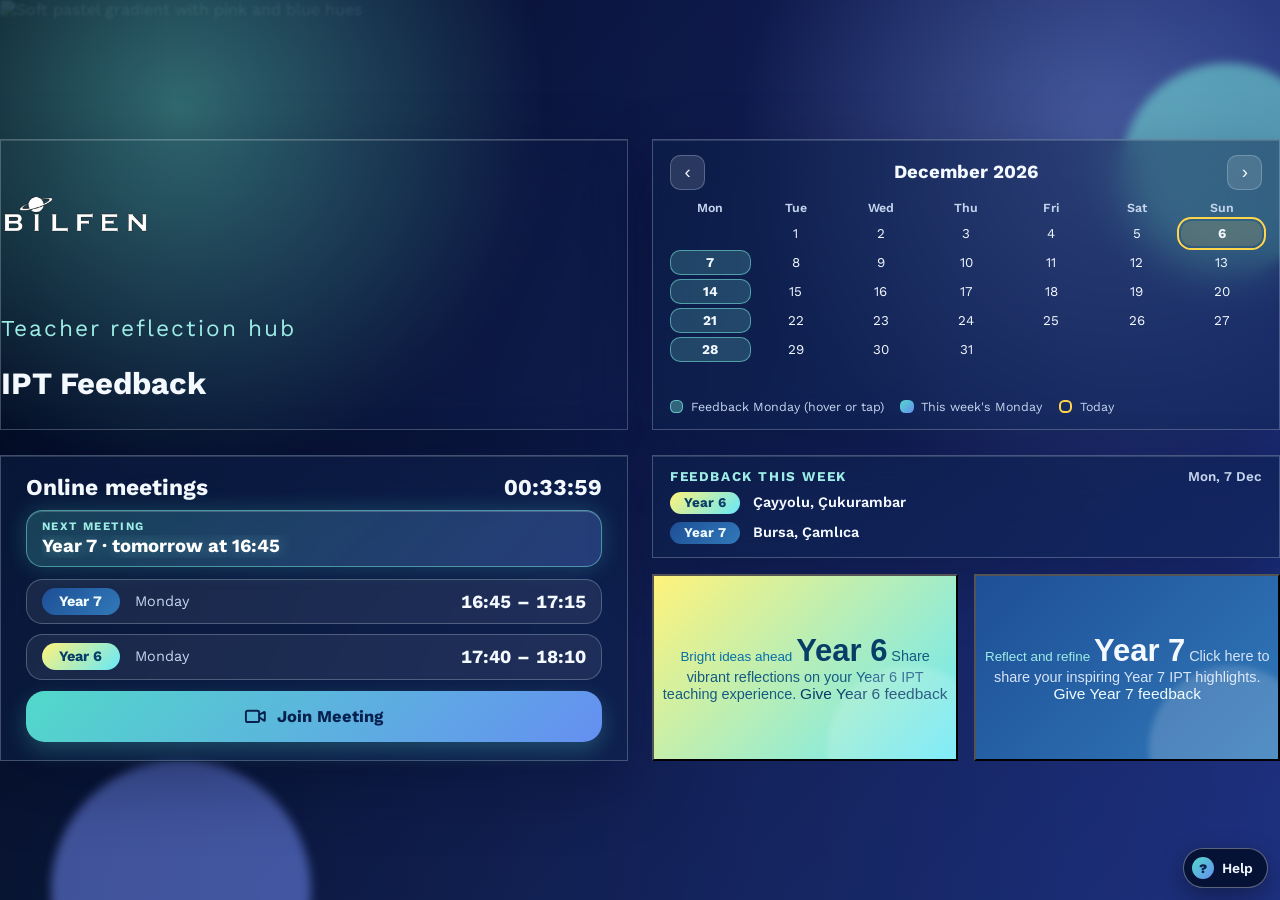
==== commit 03d6adc5: "Update index.html" ====
--- a/index.html
+++ b/index.html
@@ -1,4 +1,5 @@
 <!doctype html>
+<!-- IPT Feedback · Created by Ufuk Korkmaz, 2026. -->
 <html lang="en">
 <head>
   <meta charset="UTF-8">
@@ -29,7 +30,7 @@
   <link rel="apple-touch-icon" href="assets/logo-menu.png">
   <link rel="preload" as="image" href="assets/logo-menu.png">
   <link rel="preload" as="image" href="assets/logo-menu.png">
-  <link href="https://fonts.googleapis.com/css2?family=Fraunces:opsz,wght@9..144,600;9..144,700&family=Work+Sans:wght@400;500;600;700&display=swap" rel="stylesheet">
+  <link href="https://fonts.googleapis.com/css2?family=Fraunces:opsz,wght@9..144,600;9..144,700&family=Pacifico&family=Work+Sans:wght@400;500;600;700&display=swap" rel="stylesheet">
   <link rel="stylesheet" href="style.css">
   <script src="https://cdn.jsdelivr.net/npm/lucide@0.577.0/dist/umd/lucide.min.js"></script>
   <script src="https://cdn.tailwindcss.com/3.4.17"></script>
@@ -254,6 +255,7 @@
   <div id="year7-view" class="view"></div>
 
   <script src="config.js"></script>
+  <script src="boost.js"></script>
   <script src="script.js"></script>
   <script src="calendar.js"></script>
   <script id="meeting-status">
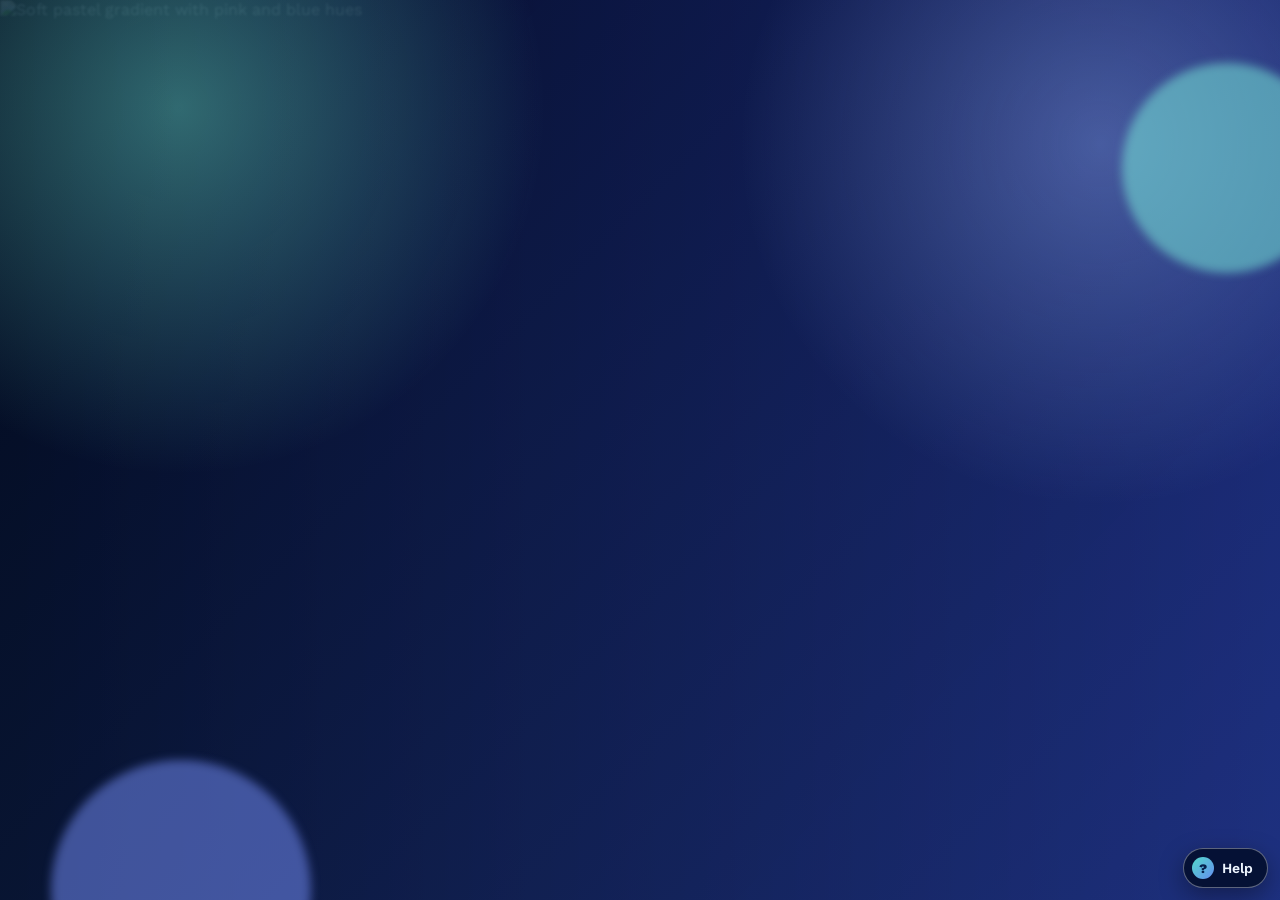
==== commit c1cbbd10: "Update index.html" ====
--- a/index.html
+++ b/index.html
@@ -255,6 +255,7 @@
   <div id="year7-view" class="view"></div>
 
   <script src="config.js"></script>
+  <script src="welcome.js"></script>
   <script src="boost.js"></script>
   <script src="script.js"></script>
   <script src="calendar.js"></script>
@@ -388,14 +389,24 @@
       var intro = document.getElementById("intro");
       var ready = function () { document.body.classList.add("page-ready"); };
       var reduce = window.matchMedia && window.matchMedia("(prefers-reduced-motion: reduce)").matches;
-      if (!intro || reduce || window.__pv) { ready(); if (intro) intro.remove(); return; }
-      var t = setTimeout(ready, 1250);                     // boxes start rising as the intro fades
+      // After Saturn: ask for the name (first visit) and show the welcome screen, then the boxes rise in. If that script is missing, go straight to the boxes.
+      var began = false;
+      function begin() {
+        if (began) return; began = true;
+        try { if (window.IPTWelcome && !window.__pv) { window.IPTWelcome.run(ready); return; } } catch (e) { console.error("Welcome failed:", e); }
+        ready();
+      }
+      var known = false;
+      try { known = !!(window.IPTWelcome && window.IPTWelcome.getName()); } catch (e) {}
+      // Returning visitor (name saved): no big Saturn intro, go straight to "Welcome back" with the small Saturn.
+      if (!intro || reduce || window.__pv || known) { begin(); if (intro) intro.remove(); return; }
+      var t = setTimeout(begin, 1250);                     // the welcome starts as the intro fades
       function done() { if (intro && intro.parentNode) intro.parentNode.removeChild(intro); intro = null; }
-      function skip() { if (!intro) return; clearTimeout(t); ready(); intro.classList.add("skip"); }
+      function skip() { if (!intro) return; clearTimeout(t); begin(); intro.classList.add("skip"); }
       intro.addEventListener("animationend", function (e) { if (e.target === intro) done(); });
       intro.addEventListener("click", skip);
       document.addEventListener("keydown", function (e) { if (intro && (e.key === "Escape" || e.key === "Enter" || e.key === " ")) skip(); });
-      setTimeout(ready, 4000);   // safety nets
+      setTimeout(begin, 4000);   // safety nets
       setTimeout(done, 5000);
     })();
   </script>
